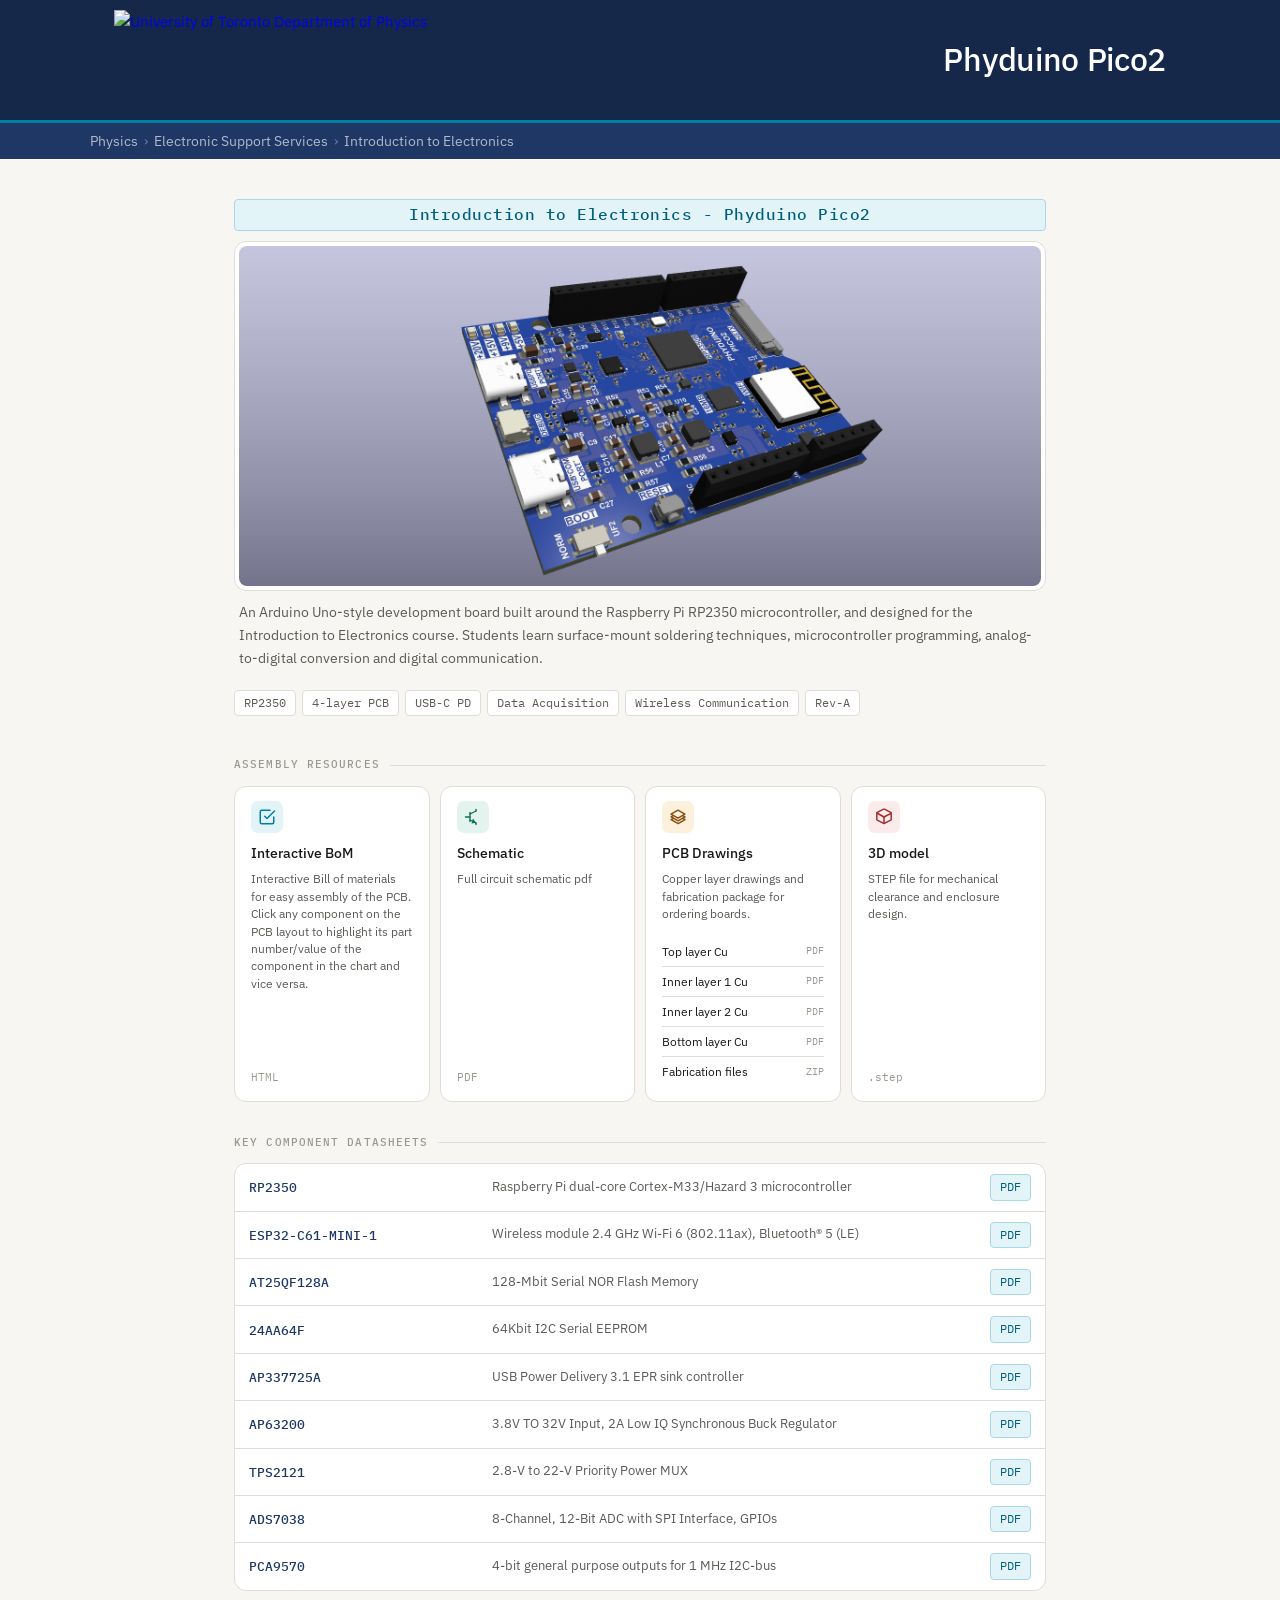
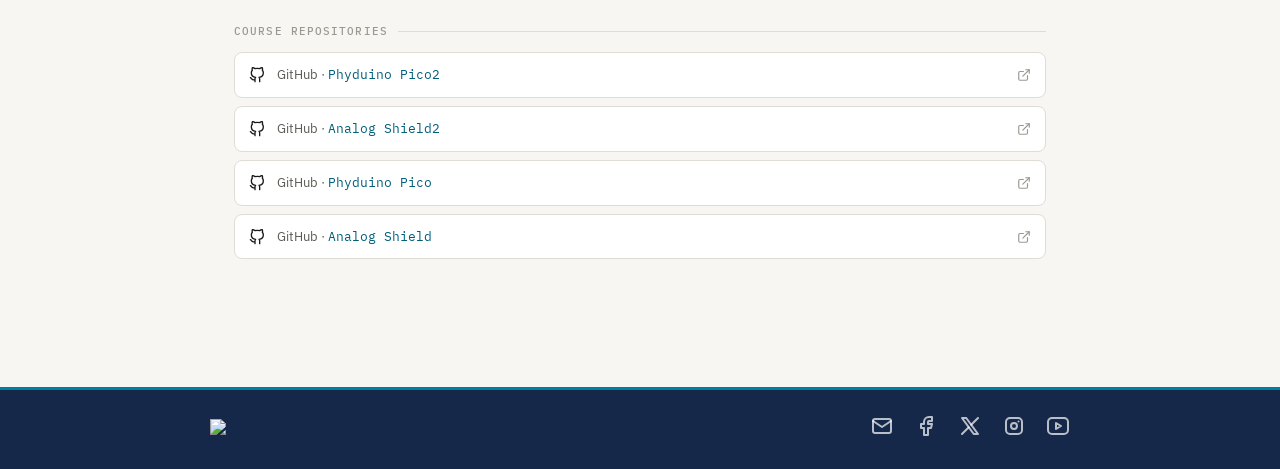
==== docs/index.html @ 0f09703c "Added GitHub docs to the repository." ====
<!DOCTYPE html>
<html lang="en">
<head>
<meta charset="UTF-8">
<meta name="viewport" content="width=device-width, initial-scale=1.0">
<link rel="icon" type="image/x-icon" sizes="16x16 32x32" href="https://www.physics.utoronto.ca/static/utphy_themes/favicon/favicon.ico">
<title>Phyduino Pico2 · U of T Physics</title>
<link rel="preconnect" href="https://fonts.googleapis.com">
<link rel="preconnect" href="https://fonts.gstatic.com" crossorigin>
<link href="https://fonts.googleapis.com/css2?family=IBM+Plex+Mono:wght@400;500&family=IBM+Plex+Sans:wght@400;500&display=swap" rel="stylesheet">
<link rel="stylesheet" href="./style/uoft_physics_perc_sw.css">
</head>
<body>

<!-- ── U of T Physics site header ── -->
<header class="site-header">
  <div class="header-inner">
    <a class="header-logo" href="https://www.physics.utoronto.ca/">
      <img class="header-logo-img" src="https://www.physics.utoronto.ca/static/utphy_themes/images/Physics-Logo-White.png" alt="University of Toronto Department of Physics">
    </a>
    <span class="header-board-title">Phyduino Pico2</span>
  </div>
</header>

<!-- breadcrumb -->
<div class="breadcrumb-bar" aria-label="Breadcrumb">
  <div class="breadcrumb-inner">
    <a href="https://www.physics.utoronto.ca/">Physics</a>
    <span class="sep" aria-hidden="true">›</span>
    <a href="https://www.physics.utoronto.ca/physics-at-uoft/services/plrs/electronic-support-services/">Electronic Support Services</a>
    <span class="sep" aria-hidden="true">›</span>
    <a href="https://plrs.physics.utoronto.ca/course-listing/">Introduction to Electronics</a>
    <!-- <span class="sep" aria-hidden="true">›</span> -->
    <!-- <span class="current">Phyduino Pico</span> -->
  </div>
</div>

<!-- ── Page content ── -->
<div class="page-wrap">

  <div class="board-hero">
    <div class="board-hero-text">
      <span class="board-tag">Introduction to Electronics - Phyduino Pico2</span>
      <div class="board-img-panel">
      <img src="./images/phyduino_pico2.png" alt="Phyduino Pico2 board, top view" onerror="this.style.display='none'">
    </div>
      <p class="board-desc">
        An Arduino Uno-style development board built around the Raspberry Pi RP2350 microcontroller,
        and designed for the Introduction to Electronics course. Students learn surface-mount
        soldering techniques, microcontroller programming, analog-to-digital conversion and digital
        communication.
      </p>
      <div class="spec-row">
        <span class="spec-pill">RP2350</span>
        <span class="spec-pill">4-layer PCB</span>
        <span class="spec-pill">USB-C PD</span>
        <span class="spec-pill">Data Acquisition</span>
        <span class="spec-pill">Wireless Communication</span>
        <span class="spec-pill">Rev-A</span>
      </div>
    </div>
    
  </div>

  <!-- Assembly resources -->
  <div class="section-head"><h2>Assembly resources</h2></div>
  <div class="resource-grid">
    <a class="res-card" href="./bom/ibom.html">
      <div class="res-icon blue" aria-hidden="true">
        <img class="res-icon.img" src="images/icon-bom.svg">
      </div>
      <span class="res-label">Interactive BoM</span>
      <span class="res-desc">
        Interactive Bill of materials for easy assembly of the PCB. Click any component on the PCB layout to highlight its 
        part number/value of the component in the chart and vice versa. 
      </span>
      <span class="res-ext">HTML</span>
    </a>
    <a class="res-card" href="./pdf/board/phyduino_pico2-schematic.pdf">
      <div class="res-icon green" aria-hidden="true">
        <img class="res-icon.img" src="images/icon-schematic.svg">
      </div>
      <span class="res-label">Schematic</span>
      <span class="res-desc">Full circuit schematic pdf</span>
      <span class="res-ext">PDF</span>
    </a>
    <div class="res-card">
      <div class="res-icon amber" aria-hidden="true">
        <img class="res-icon.img" src="images/icon-pcb-layers.svg">
      </div>
      <span class="res-label">PCB Drawings</span>
      <span class="res-desc">Copper layer drawings and fabrication package for ordering boards.</span>
      <div class="res-file-list">
        <a class="res-file-row" href="./pdf/board/phyduino_pico2_pcb-top.pdf">Top layer Cu<span class="res-file-tag">PDF</span></a>
        <a class="res-file-row" href="./pdf/board/phyduino_pico_pcb_inner1.pdf">Inner layer 1 Cu<span class="res-file-tag">PDF</span></a>
        <a class="res-file-row" href="./pdf/board/phyduino_pico_pcb_inner2.pdf">Inner layer 2 Cu<span class="res-file-tag">PDF</span></a>
        <a class="res-file-row" href="./pdf/board/phyduino_pico2_pcb-bottom.pdf">Bottom layer Cu<span class="res-file-tag">PDF</span></a>
        <a class="res-file-row" href="">Fabrication files <span class="res-file-tag">ZIP</span></a>
      </div>
    </div>
    <a class="res-card" href="./models/phyduino_pico2.step">
      <div class="res-icon red" aria-hidden="true">
        <img class="res-icon.img" src="images/icon-3d-model.svg">
      </div>
      <span class="res-label">3D model</span>
      <span class="res-desc">STEP file for mechanical clearance and enclosure design.</span>
      <span class="res-ext">.step</span>
    </a>
  </div>

  <!-- Datasheets -->
  <div class="section-head"><h2>Key component datasheets</h2></div>
  <div class="ds-table-wrap">
    <table class="ds-table">
      <tbody>
        <tr>
          <td>RP2350</td>
          <td>Raspberry Pi dual-core Cortex-M33/Hazard 3 microcontroller</td>
          <td><a class="ds-link" href="./pdf/datasheets/MCU - RP2350.pdf">PDF</a></td>
        </tr>
        <tr>
          <td>ESP32-C61-MINI-1</td>
          <td>Wireless module 2.4 GHz Wi-Fi 6 (802.11ax), Bluetooth® 5 (LE)</td>
          <td><a class="ds-link" href="./pdf/datasheets/WiFi - ESP32-C61-MINI-1.pdf">PDF</a></td>
        </tr>
        <tr>
          <td>AT25QF128A</td>
          <td>128-Mbit Serial NOR Flash Memory</td>
          <td><a class="ds-link" href="./pdf/datasheets/QSPI Flash - AT25SF128A.pdf">PDF</a></td>
        </tr>
        <tr>
          <td>24AA64F</td>
          <td>64Kbit I2C Serial EEPROM</td>
          <td><a class="ds-link" href="./pdf/datasheets/EEPROM - 24AA64F.pdf">PDF</a></td>
        </tr>
        <tr>
          <td>AP337725A</td>
          <td>USB Power Delivery 3.1 EPR sink controller</td>
          <td><a class="ds-link" href="./pdf/datasheets/USBPD - AP33772S.pdf">PDF</a></td>
        </tr>
        <tr>
          <td>AP63200</td>
          <td>3.8V TO 32V Input, 2A Low IQ Synchronous Buck Regulator</td>
          <td><a class="ds-link" href="./pdf/datasheets/DCDC - AP63200.pdf">PDF</a></td>
        </tr>
        <tr>
          <td>TPS2121</td>
          <td> 2.8-V to 22-V Priority Power MUX</td>
          <td><a class="ds-link" href="./pdf/datasheets/PMUX - TPS2121.pdf">PDF</a></td>
        </tr>
        <tr>
          <td>ADS7038</td>
          <td>8-Channel, 12-Bit ADC with SPI Interface, GPIOs</td>
          <td><a class="ds-link" href="./pdf/datasheets/ADC- ADS7038.pdf">PDF</a></td>
        </tr>
        <tr>
          <td>PCA9570</td>
          <td>4-bit general purpose outputs for 1 MHz I2C-bus</td>
          <td><a class="ds-link" href="./pdf/datasheets/IO-Expander - PCA9570.pdf">PDF</a></td>
        </tr>
      </tbody>
    </table>
  </div>



  <!-- Repo links -->
  <div class="section-head"><h2>Course Repositories</h2></div>
  <div class="repo-links">
    <a class="repo-row" href="https://github.com/perc-sw/phyduino_pico2">
      <svg width="16" height="16" viewBox="0 0 24 24" fill="none" stroke="currentColor" stroke-width="2" stroke-linecap="round" stroke-linejoin="round" aria-hidden="true"><path d="M9 19c-5 1.5-5-2.5-7-3m14 6v-3.87a3.37 3.37 0 0 0-.94-2.61c3.14-.35 6.44-1.54 6.44-7A5.44 5.44 0 0 0 20 4.77 5.07 5.07 0 0 0 19.91 1S18.73.65 16 2.48a13.38 13.38 0 0 0-7 0C6.27.65 5.09 1 5.09 1A5.07 5.07 0 0 0 5 4.77a5.44 5.44 0 0 0-1.5 3.78c0 5.42 3.3 6.61 6.44 7A3.37 3.37 0 0 0 9 18.13V22"/></svg>
      <span>
        <span class="repo-row-label">GitHub · </span>
        <span class="repo-row-name">Phyduino Pico2</span>
      </span>
      <svg class="repo-row-arrow" width="14" height="14" viewBox="0 0 24 24" fill="none" stroke="currentColor" stroke-width="2" stroke-linecap="round" stroke-linejoin="round" aria-hidden="true"><path d="M18 13v6a2 2 0 0 1-2 2H5a2 2 0 0 1-2-2V8a2 2 0 0 1 2-2h6"/><polyline points="15 3 21 3 21 9"/><line x1="10" y1="14" x2="21" y2="3"/></svg>
    </a>
    <a class="repo-row" href="https://github.com/perc-sw/analog_shield2">
      <svg width="16" height="16" viewBox="0 0 24 24" fill="none" stroke="currentColor" stroke-width="2" stroke-linecap="round" stroke-linejoin="round" aria-hidden="true"><path d="M9 19c-5 1.5-5-2.5-7-3m14 6v-3.87a3.37 3.37 0 0 0-.94-2.61c3.14-.35 6.44-1.54 6.44-7A5.44 5.44 0 0 0 20 4.77 5.07 5.07 0 0 0 19.91 1S18.73.65 16 2.48a13.38 13.38 0 0 0-7 0C6.27.65 5.09 1 5.09 1A5.07 5.07 0 0 0 5 4.77a5.44 5.44 0 0 0-1.5 3.78c0 5.42 3.3 6.61 6.44 7A3.37 3.37 0 0 0 9 18.13V22"/></svg>
      <span>
        <span class="repo-row-label">GitHub · </span>
        <span class="repo-row-name">Analog Shield2</span>
      </span>
      <svg class="repo-row-arrow" width="14" height="14" viewBox="0 0 24 24" fill="none" stroke="currentColor" stroke-width="2" stroke-linecap="round" stroke-linejoin="round" aria-hidden="true"><path d="M18 13v6a2 2 0 0 1-2 2H5a2 2 0 0 1-2-2V8a2 2 0 0 1 2-2h6"/><polyline points="15 3 21 3 21 9"/><line x1="10" y1="14" x2="21" y2="3"/></svg>
    </a>
    <a class="repo-row" href="https://github.com/perc-sw/phyduino_pico">
      <svg width="16" height="16" viewBox="0 0 24 24" fill="none" stroke="currentColor" stroke-width="2" stroke-linecap="round" stroke-linejoin="round" aria-hidden="true"><path d="M9 19c-5 1.5-5-2.5-7-3m14 6v-3.87a3.37 3.37 0 0 0-.94-2.61c3.14-.35 6.44-1.54 6.44-7A5.44 5.44 0 0 0 20 4.77 5.07 5.07 0 0 0 19.91 1S18.73.65 16 2.48a13.38 13.38 0 0 0-7 0C6.27.65 5.09 1 5.09 1A5.07 5.07 0 0 0 5 4.77a5.44 5.44 0 0 0-1.5 3.78c0 5.42 3.3 6.61 6.44 7A3.37 3.37 0 0 0 9 18.13V22"/></svg>
      <span>
        <span class="repo-row-label">GitHub · </span>
        <span class="repo-row-name">Phyduino Pico</span>
      </span>
      <svg class="repo-row-arrow" width="14" height="14" viewBox="0 0 24 24" fill="none" stroke="currentColor" stroke-width="2" stroke-linecap="round" stroke-linejoin="round" aria-hidden="true"><path d="M18 13v6a2 2 0 0 1-2 2H5a2 2 0 0 1-2-2V8a2 2 0 0 1 2-2h6"/><polyline points="15 3 21 3 21 9"/><line x1="10" y1="14" x2="21" y2="3"/></svg>
    </a>
    <a class="repo-row" href="https://github.com/perc-sw/analog_shield">
      <svg width="16" height="16" viewBox="0 0 24 24" fill="none" stroke="currentColor" stroke-width="2" stroke-linecap="round" stroke-linejoin="round" aria-hidden="true"><path d="M9 19c-5 1.5-5-2.5-7-3m14 6v-3.87a3.37 3.37 0 0 0-.94-2.61c3.14-.35 6.44-1.54 6.44-7A5.44 5.44 0 0 0 20 4.77 5.07 5.07 0 0 0 19.91 1S18.73.65 16 2.48a13.38 13.38 0 0 0-7 0C6.27.65 5.09 1 5.09 1A5.07 5.07 0 0 0 5 4.77a5.44 5.44 0 0 0-1.5 3.78c0 5.42 3.3 6.61 6.44 7A3.37 3.37 0 0 0 9 18.13V22"/></svg>
      <span>
        <span class="repo-row-label">GitHub · </span>
        <span class="repo-row-name">Analog Shield</span>
      </span>
      <svg class="repo-row-arrow" width="14" height="14" viewBox="0 0 24 24" fill="none" stroke="currentColor" stroke-width="2" stroke-linecap="round" stroke-linejoin="round" aria-hidden="true"><path d="M18 13v6a2 2 0 0 1-2 2H5a2 2 0 0 1-2-2V8a2 2 0 0 1 2-2h6"/><polyline points="15 3 21 3 21 9"/><line x1="10" y1="14" x2="21" y2="3"/></svg>
    </a>
  </div>

</div><!-- end page-wrap -->

<!-- ── Footer ── -->
<footer class="site-footer">
  <div class="footer-inner">
    <a href="https://www.physics.utoronto.ca">
    <img class="footer-logo" src="https://www.physics.utoronto.ca/static/utphy_themes/images/Physics-Logo-White.png">
    </a>
    <div class="social-media">
      
      <ul class="footer-social-media-list">
        
        <li title="send email">
          <a href="mailto:physics.perc@utoronto.ca" aria-label="send email" class="dark">
            <svg xmlns="http://www.w3.org/2000/svg" width="24" height="24" viewBox="0 0 24 24" fill="none" stroke="currentColor" stroke-width="2" stroke-linecap="round" stroke-linejoin="round" class="icon icon-tabler icons-tabler-outline icon-tabler-mail">
              <path stroke="none" d="M0 0h24v24H0z" fill="none"></path>
              <path d="M3 7a2 2 0 0 1 2 -2h14a2 2 0 0 1 2 2v10a2 2 0 0 1 -2 2h-14a2 2 0 0 1 -2 -2v-10z"></path>
              <path d="M3 7l9 6l9 -6"></path>
            </svg>
          </a>
        </li>
    
        <li title="facebook">
          <a href="https://www.facebook.com/PhysicsUofT/" aria-label="visit facebook page" class="dark">
            <svg xmlns="http://www.w3.org/2000/svg" width="24" height="24" viewBox="0 0 24 24" fill="none" stroke="currentColor" stroke-width="2" stroke-linecap="round" stroke-linejoin="round" class="icon icon-tabler icons-tabler-outline icon-tabler-brand-facebook">
              <path stroke="none" d="M0 0h24v24H0z" fill="none"></path>
              <path d="M7 10v4h3v7h4v-7h3l1 -4h-4v-2a1 1 0 0 1 1 -1h3v-4h-3a5 5 0 0 0 -5 5v2h-3"></path>
            </svg>
          </a>
        </li>
    
        <li title="X, formerly known as twitter">
          <a href="https://twitter.com/uoftphysics" aria-label="visit x formerly known as twitter" class="dark">
            <svg xmlns="http://www.w3.org/2000/svg" width="24" height="24" viewBox="0 0 24 24" fill="none" stroke="currentColor" stroke-width="2" stroke-linecap="round" stroke-linejoin="round" class="icon icon-tabler icons-tabler-outline icon-tabler-brand-x">
              <path stroke="none" d="M0 0h24v24H0z" fill="none"></path>
              <path d="M4 4l11.733 16h4.267l-11.733 -16z"></path>
              <path d="M4 20l6.768 -6.768m2.46 -2.46l6.772 -6.772"></path>
            </svg>
          </a>
        </li>
    
        <li title="instagram">
          <a href="https://www.instagram.com/uoftphysics" aria-label="visit instagram" class="dark">
            <svg xmlns="http://www.w3.org/2000/svg" width="24" height="24" viewBox="0 0 24 24" fill="none" stroke="currentColor" stroke-width="2" stroke-linecap="round" stroke-linejoin="round" class="icon icon-tabler icons-tabler-outline icon-tabler-brand-instagram"><path stroke="none" d="M0 0h24v24H0z" fill="none"></path><path d="M4 8a4 4 0 0 1 4 -4h8a4 4 0 0 1 4 4v8a4 4 0 0 1 -4 4h-8a4 4 0 0 1 -4 -4z"></path><path d="M9 12a3 3 0 1 0 6 0a3 3 0 0 0 -6 0"></path><path d="M16.5 7.5v.01"></path></svg>
          </a>
        </li>
    
        <li title="youtube">
          <a href="https://www.youtube.com//channel/UCH2J2YJx3nfN1KygnB1ub4w" aria-label="visit youtube" class="dark">
            <svg xmlns="http://www.w3.org/2000/svg" width="24" height="24" viewBox="0 0 24 24" fill="none" stroke="currentColor" stroke-width="2" stroke-linecap="round" stroke-linejoin="round" class="icon icon-tabler icons-tabler-outline icon-tabler-brand-youtube"><path stroke="none" d="M0 0h24v24H0z" fill="none"></path><path d="M2 8a4 4 0 0 1 4 -4h12a4 4 0 0 1 4 4v8a4 4 0 0 1 -4 4h-12a4 4 0 0 1 -4 -4v-8z"></path><path d="M10 9l5 3l-5 3z"></path></svg>
          </a>
        </li>
      
      </ul>

    </div>
    
  </div>
</footer>

</body>
</html>
---- docs/style/uoft_physics_perc_sw.css ----
/* ============================================================
   board_docs.css
   U of T Physics — PERC board documentation pages
   Shared stylesheet for phyduino_pico and analog_shield docs
   ============================================================ */

/* ── Reset ── */
*, *::before, *::after { box-sizing: border-box; margin: 0; padding: 0; }

/* ── Design tokens ── */
:root {
  /* U of T official brand colours */
  --uot-blue:       #1E3765;   /* Pantone PMS 655 – official U of T Blue */
  --uot-blue-dark:  #152849;   /* header / footer */
  --uot-blue-mid:   #25355A;   /* hover states */
  --uot-cyan:       #007FA3;   /* "Boundless Blue" secondary accent */

  /* page palette */
  --bg:         #F7F6F2;
  --surface:    #FFFFFF;
  --border:     #E0DDD6;
  --border-med: #C8C5BC;
  --text:       #1A1917;
  --text-2:     #5C5A55;
  --text-3:     #9B9890;

  /* semantic colours */
  --accent:     var(--uot-cyan);
  --accent-bg:  #E3F4F9;
  --green:      #0F6E56;
  --green-bg:   #E3F4EE;
  --amber:      #885010;
  --amber-bg:   #FDF0DC;
  --red:        #A32D2D;
  --red-bg:     #FCEBEB;

  /* typography */
  --mono: 'IBM Plex Mono', monospace;
  --sans: 'IBM Plex Sans', system-ui, sans-serif;

  /* radii */
  --r:    8px;
  --r-lg: 12px;
}

/* ── Base ── */
body {
  font-family: var(--sans);
  background: var(--bg);
  color: var(--text);
  font-size: 15px;
  line-height: 1.6;
  min-height: 100vh;
}

/* ── Site header ── */
.site-header {
  background: var(--uot-blue-dark);
  border-bottom: 3px solid var(--uot-cyan);
}

.header-inner {
  max-width: 1100px;
  margin: 0 auto;
  padding: 0 1.5rem;
  display: flex;
  align-items: center;
  height: 120px;
}

.header-logo {
  display: flex;
  align-items: center;
  text-decoration: none;
  flex-shrink: 0;
}

.header-logo-img {
  height: 100px;
  width: auto;
}

.header-board-title {
  margin-left: auto;
  font-family: var(--sans);
  font-size: 32px;
  font-weight: 500;
  color: #ffffff;
  letter-spacing: -0.01em;
}

/* ── Breadcrumb bar ── */
.breadcrumb-bar {
  background: var(--uot-blue);
  padding: 0 1.5rem;
}

.breadcrumb-inner {
  max-width: 1100px;
  margin: 0 auto;
  display: flex;
  align-items: center;
  gap: 6px;
  height: 36px;
  font-size: 14px;
  color: rgba(255, 255, 255, 0.65);
}

.breadcrumb-inner a {
  color: rgba(255, 255, 255, 0.65);
  text-decoration: none;
  transition: color 0.1s;
}

.breadcrumb-inner a:hover { color: #fff; }

.breadcrumb-inner .sep   { color: rgba(255, 255, 255, 0.35); }

.breadcrumb-inner .current {
  color: rgba(255, 255, 255, 0.90);
  font-weight: 500;
}

/* ── Page wrap ── */
.page-wrap {
  max-width: 860px;
  margin: 0 auto;
  padding: 2.5rem 1.5rem 5rem;
}

/* ── Board hero ── */
.board-hero {
  display: block;
  grid-template-columns: 1fr 300px;
  gap: 2rem;
  align-items: stretch;
  margin-bottom: 2.5rem;
}

@media (max-width: 600px) {
  /* .board-hero { grid-template-columns: 1fr; } */
  .board-img-panel { order: -1; }
}

.board-hero-text {
  display: flex;
  flex-direction: column;
}

.board-hero-text .board-desc {
  flex: 1;
}


.board-tag {
  display: inline-block;
  font-family: var(--mono);
  font-size: 16px;
  background: #E3F4F9;
  color: #005F7A;
  border: 1px solid #A8D8E8;
  border-radius: 4px;
  padding: 2px 8px;
  margin-bottom: 10px;
  font-weight: 500;
  letter-spacing: 0.03em;
  text-align: center;
}

h1 {
  font-size: 28px;
  font-weight: 500;
  letter-spacing: -0.02em;
  margin-bottom: 8px;
  line-height: 1.2;
  color: var(--uot-blue);
}

.board-desc {
  font-size: 14px;
  color: var(--text-2);
  line-height: 1.65;
  margin-bottom: 1.25rem;
  margin-left: 5px;
  margin-right: 5px;
  /* max-width: 52ch; */
}

.spec-row {
  display: flex;
  flex-wrap: wrap;
  gap: 6px;
}

.spec-pill {
  font-family: var(--mono);
  font-size: 11.5px;
  color: var(--text-2);
  background: var(--surface);
  border: 1px solid var(--border);
  border-radius: 4px;
  padding: 3px 9px;
  display: inline-flex;
  align-items: center;
  gap: 5px;
}

.board-img-panel {
  height: 350px;
  background: var(--surface);
  border: 1px solid var(--border);
  border-radius: var(--r-lg);
  overflow: hidden;
  aspect-ratio: 1 / 0.85;
  display: flex;
  align-items: center;
  justify-content: center;
  margin-bottom: 10px;
}

.board-img-panel img {
  width: 100%;
  height: 100%;
  object-fit: cover;
  padding: 4px;
  border-radius: var(--r-lg);
}

/* ── Section headers ── */
.section-head {
  display: flex;
  align-items: center;
  gap: 10px;
  margin-bottom: 12px;
  margin-top: 2rem;
}

.section-head h2 {
  font-family: var(--mono);
  font-size: 11px;
  font-weight: 500;
  letter-spacing: 0.1em;
  text-transform: uppercase;
  color: var(--text-3);
  white-space: nowrap;
}

.section-head::after {
  content: '';
  flex: 1;
  height: 1px;
  background: var(--border);
}

/* ── Resource card grid ── */
.resource-grid {
  display: grid;
  grid-template-columns: repeat(auto-fill, minmax(180px, 1fr));
  gap: 10px;
}

.res-card {
  background: var(--surface);
  border: 1px solid var(--border);
  border-radius: var(--r-lg);
  padding: 14px 16px;
  display: flex;
  flex-direction: column;
  gap: 6px;
  text-decoration: none;
  color: inherit;
  transition: border-color 0.12s, box-shadow 0.12s;
}

.res-card:hover {
  border-color: var(--border-med);
  box-shadow: 0 1px 6px rgba(0, 0, 0, 0.06);
}

.res-card:focus-visible {
  outline: 2px solid var(--uot-cyan);
  outline-offset: 2px;
}

.res-icon {
  width: 32px;
  height: 32px;
  border-radius: 7px;
  display: flex;
  align-items: center;
  justify-content: center;
  margin-bottom: 4px;
}

.res-icon.img { 
  width: 18px;
  height: 18px;
  fill: none;
}

.res-icon.blue  { background: var(--accent-bg); color: #005F7A; }
.res-icon.green { background: var(--green-bg);  color: var(--green); }
.res-icon.amber { background: var(--amber-bg);  color: var(--amber); }
.res-icon.red   { background: var(--red-bg);    color: var(--red); }

.res-label { font-size: 13.5px; font-weight: 500; color: var(--text); }
.res-desc  { font-size: 12px; color: var(--text-2); line-height: 1.45; }

.res-ext {
  margin-top: auto;
  padding-top: 8px;
  font-family: var(--mono);
  font-size: 11px;
  color: var(--text-3);
  display: flex;
  align-items: center;
  gap: 4px;
}

/* ── Resource card sub-links ── */
.res-sublinks {
  display: flex;
  flex-wrap: wrap;
  gap: 5px;
  margin-top: 6px;
}

.res-sublink {
  font-family: var(--mono);
  font-size: 11px;
  color: #005F7A;
  background: var(--accent-bg);
  border: 1px solid #A8D8E8;
  border-radius: 4px;
  padding: 2px 8px;
  text-decoration: none;
  transition: background 0.1s;
}

.res-sublink:hover { background: #C8ECF5; }
.res-file-list {
  display: flex;
  flex-direction: column;
  margin-top: 8px;
}
 
.res-file-row {
  display: flex;
  align-items: center;
  justify-content: space-between;
  padding: 5px 0;
  border-bottom: 0.5px solid var(--border);
  font-size: 12px;
  color: var(--text);
  text-decoration: none;
  transition: color 0.1s;
}
 
.res-file-row:last-child { border-bottom: none; }
 
.res-file-row:hover { color: var(--text-2); }
 
.res-file-tag {
  font-size: 10px;
  font-family: var(--mono);
  color: var(--text-3);
}

/* ── Datasheet table ── */
.ds-table-wrap {
  background: var(--surface);
  border: 1px solid var(--border);
  border-radius: var(--r-lg);
  overflow: hidden;
}

.ds-table {
  width: 100%;
  border-collapse: collapse;
  font-size: 13.5px;
}

.ds-table tr              { border-bottom: 1px solid var(--border); }
.ds-table tr:last-child   { border-bottom: none; }
.ds-table td              { padding: 10px 14px; vertical-align: middle; }

.ds-table td:first-child {
  font-family: var(--mono);
  font-size: 12.5px;
  font-weight: 500;
  color: var(--uot-blue);
  width: 30%;
}

.ds-table td:nth-child(2) { color: var(--text-2); font-size: 13px; }
.ds-table td:last-child   { text-align: right; white-space: nowrap; }

.ds-link {
  font-family: var(--mono);
  font-size: 11.5px;
  color: #005F7A;
  text-decoration: none;
  border: 1px solid #A8D8E8;
  background: var(--accent-bg);
  border-radius: 4px;
  padding: 3px 9px;
  display: inline-flex;
  align-items: center;
  gap: 5px;
  transition: background 0.1s;
}

.ds-link:hover { background: #C8ECF5; }

/* ── Assembly steps ── */
.steps {
  list-style: none;
  display: flex;
  flex-direction: column;
  gap: 8px;
}

.step {
  display: flex;
  gap: 14px;
  align-items: flex-start;
  background: var(--surface);
  border: 1px solid var(--border);
  border-radius: var(--r);
  padding: 13px 16px;
}

.step-num {
  min-width: 24px;
  height: 24px;
  border-radius: 50%;
  background: #E3F4F9;
  color: #005F7A;
  font-family: var(--mono);
  font-size: 12px;
  font-weight: 500;
  display: flex;
  align-items: center;
  justify-content: center;
  flex-shrink: 0;
  margin-top: 1px;
}

.step-body          { font-size: 13.5px; line-height: 1.55; color: var(--text); }
.step-body strong   { font-weight: 500; }

.step-body code {
  font-family: var(--mono);
  font-size: 12px;
  background: var(--bg);
  border: 1px solid var(--border);
  border-radius: 3px;
  padding: 1px 5px;
}

/* ── Repository links ── */
.repo-links {
  display: flex;
  flex-direction: column;
  gap: 8px;
}

.repo-row {
  display: flex;
  align-items: center;
  gap: 12px;
  background: var(--surface);
  border: 1px solid var(--border);
  border-radius: var(--r);
  padding: 11px 14px;
  text-decoration: none;
  color: inherit;
  font-size: 13.5px;
  transition: border-color 0.12s;
}

.repo-row:hover      { border-color: var(--border-med); }
.repo-row-label      { color: var(--text-2); font-size: 12.5px; }
.repo-row-name       { font-family: var(--mono); font-size: 13px; color: #005F7A; }
.repo-row-arrow      { margin-left: auto; color: var(--text-3); }

/* ── Site footer ── */
.site-footer {
  background: var(--uot-blue-dark);
  border-top: 3px solid var(--uot-cyan);
  margin-top: 3rem;
  padding: 1.5rem;
}

.footer-inner {
  max-width: 860px;
  margin: 0 auto;
  display: flex;
  align-items: center;
  justify-content: space-between;
  flex-wrap: wrap;
  gap: 12px;
}

.footer-logo {
  height: 50px;
  width: auto;
}

.footer-social-media-list {
  display: flex;
  align-items: center;
  list-style-type: none;
  padding: 0;
  margin: 0;
  gap: 20px;
}

.footer-inner p {
  font-family: Arial, Helvetica, sans-serif;
  font-size: 16px;
  font-weight: 400;
  color: rgba(255, 255, 255, 0.70);
}

.footer-inner a       { font-family: Arial, Helvetica, sans-serif; color: rgba(255, 255, 255, 0.70); text-decoration: underline; }
.footer-inner a:hover { color: rgba(255, 255, 255, 1); }
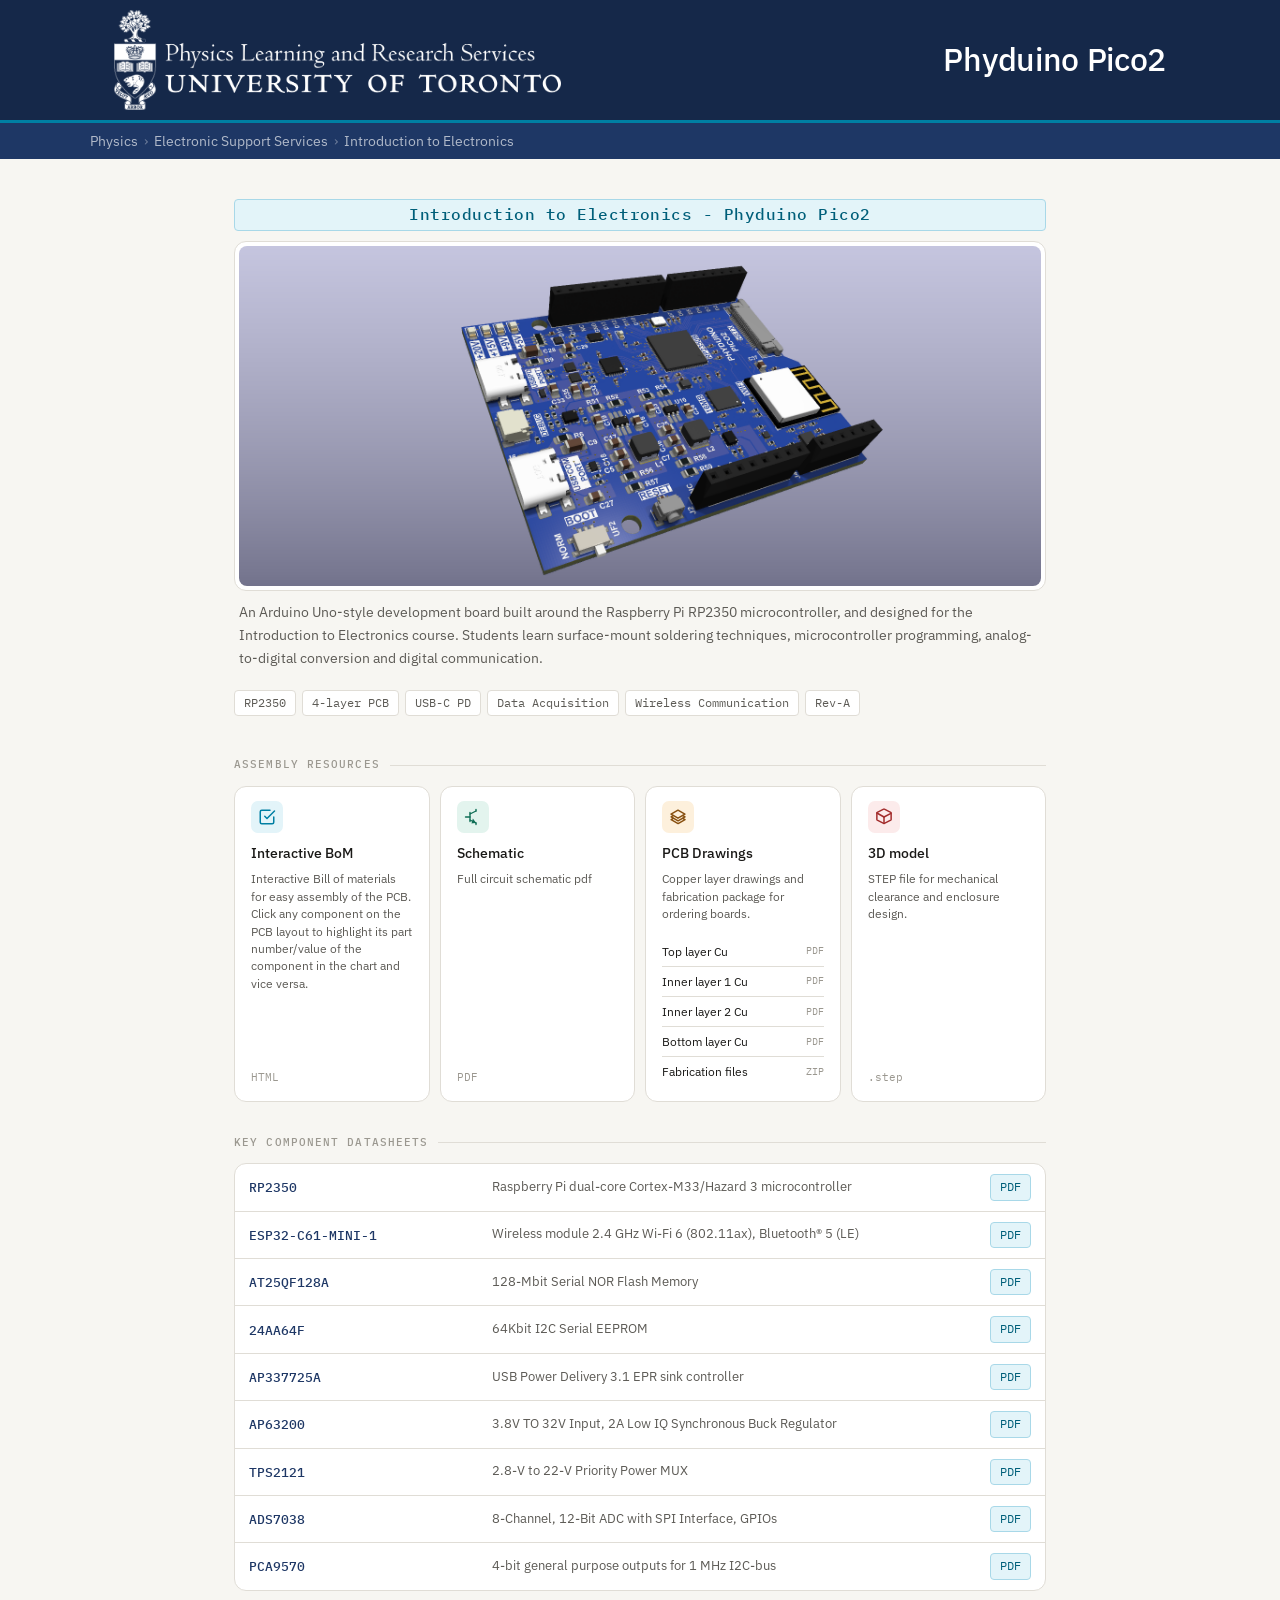
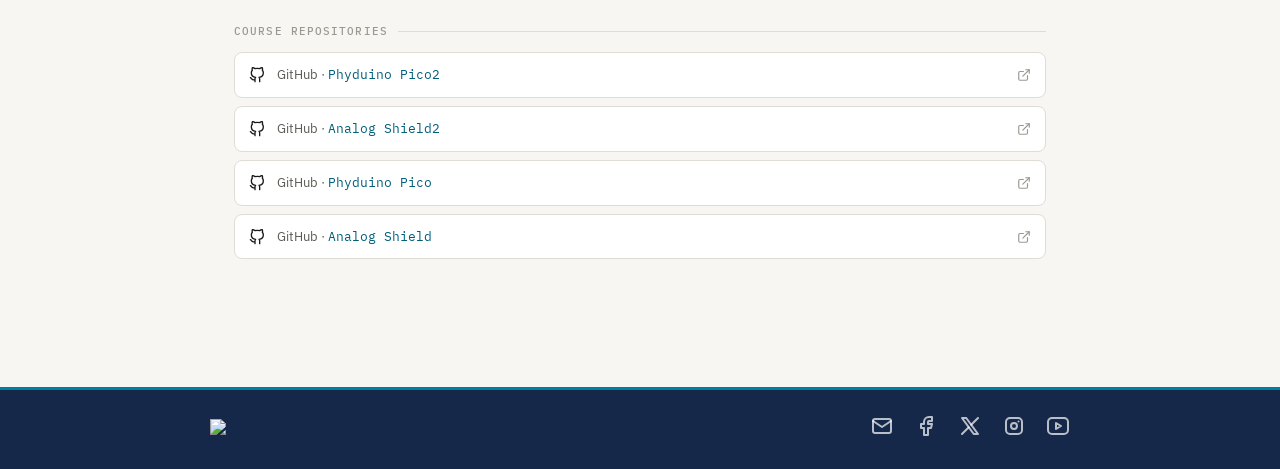
==== commit 7d118f60: "Header logo change." ====
--- a/docs/index.html
+++ b/docs/index.html
@@ -15,8 +15,8 @@
 <!-- ── U of T Physics site header ── -->
 <header class="site-header">
   <div class="header-inner">
-    <a class="header-logo" href="https://www.physics.utoronto.ca/">
-      <img class="header-logo-img" src="https://www.physics.utoronto.ca/static/utphy_themes/images/Physics-Logo-White.png" alt="University of Toronto Department of Physics">
+    <a class="header-logo" href="https://www.physics.utoronto.ca/physics-at-uoft/services/plrs/">
+      <img class="header-logo-img" src="images/uoft_physics_plrs_logo.png" alt="University of Toronto Department of Physics">
     </a>
     <span class="header-board-title">Phyduino Pico2</span>
   </div>
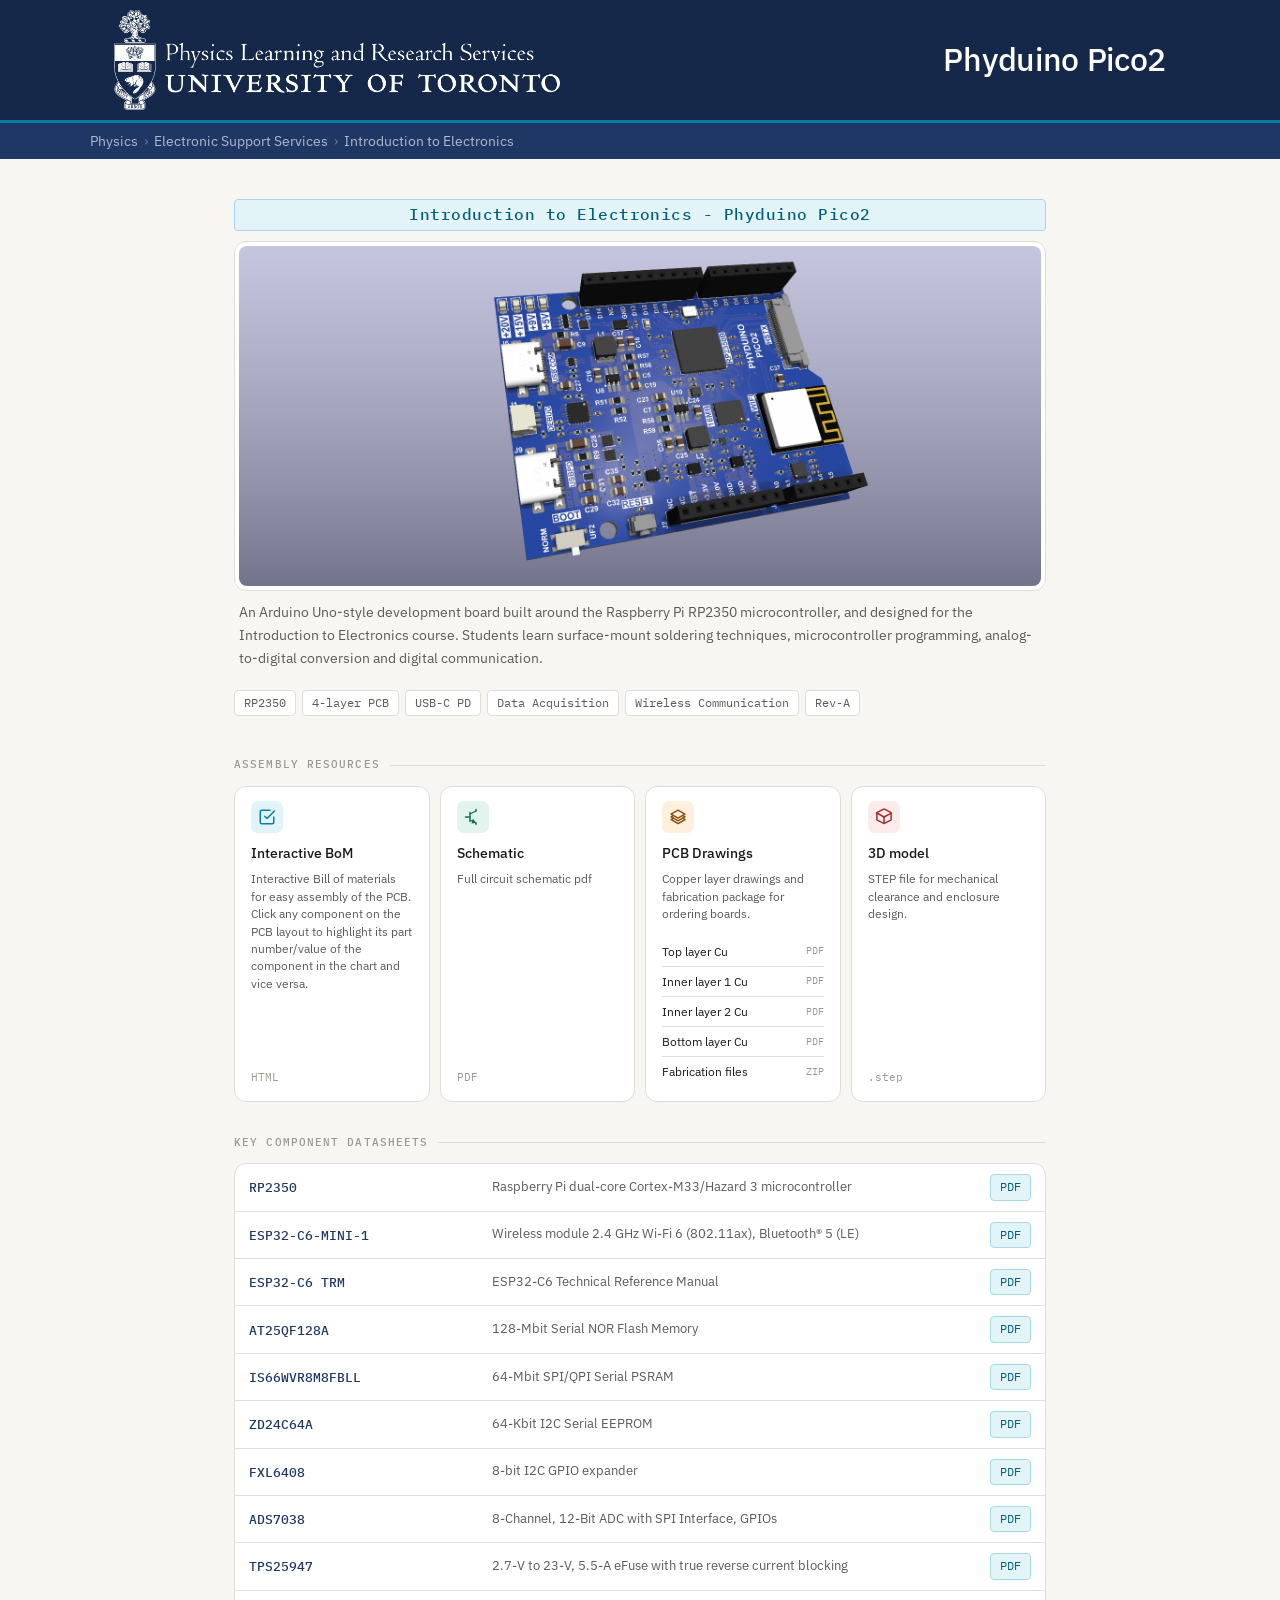
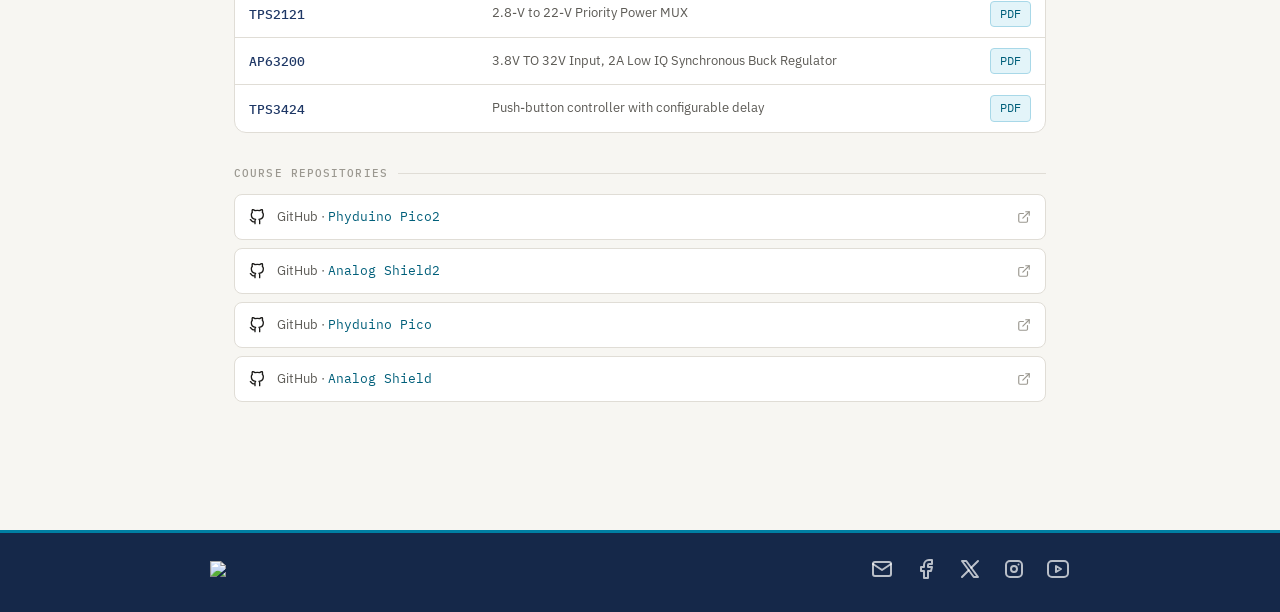
==== commit 293488ad: "Docs update : Schematic review progress and current-design datasheets. - Review report: critical/hig" ====
--- a/docs/index.html
+++ b/docs/index.html
@@ -119,24 +119,49 @@
           <td><a class="ds-link" href="./pdf/datasheets/MCU - RP2350.pdf">PDF</a></td>
         </tr>
         <tr>
-          <td>ESP32-C61-MINI-1</td>
+          <td>ESP32-C6-MINI-1</td>
           <td>Wireless module 2.4 GHz Wi-Fi 6 (802.11ax), Bluetooth® 5 (LE)</td>
-          <td><a class="ds-link" href="./pdf/datasheets/WiFi - ESP32-C61-MINI-1.pdf">PDF</a></td>
+          <td><a class="ds-link" href="./pdf/datasheets/WiFi - ESP32-C6-MINI-1.pdf">PDF</a></td>
+        </tr>
+        <tr>
+          <td>ESP32-C6 TRM</td>
+          <td>ESP32-C6 Technical Reference Manual</td>
+          <td><a class="ds-link" href="./pdf/datasheets/WiFi - ESP32-C6 - Technical Reference Manual.pdf">PDF</a></td>
         </tr>
         <tr>
           <td>AT25QF128A</td>
           <td>128-Mbit Serial NOR Flash Memory</td>
-          <td><a class="ds-link" href="./pdf/datasheets/QSPI Flash - AT25SF128A.pdf">PDF</a></td>
-        </tr>
-        <tr>
-          <td>24AA64F</td>
-          <td>64Kbit I2C Serial EEPROM</td>
-          <td><a class="ds-link" href="./pdf/datasheets/EEPROM - 24AA64F.pdf">PDF</a></td>
-        </tr>
-        <tr>
-          <td>AP337725A</td>
-          <td>USB Power Delivery 3.1 EPR sink controller</td>
-          <td><a class="ds-link" href="./pdf/datasheets/USBPD - AP33772S.pdf">PDF</a></td>
+          <td><a class="ds-link" href="./pdf/datasheets/QSPI Flash - AT25QF128A.pdf">PDF</a></td>
+        </tr>
+        <tr>
+          <td>IS66WVR8M8FBLL</td>
+          <td>64-Mbit SPI/QPI Serial PSRAM</td>
+          <td><a class="ds-link" href="./pdf/datasheets/PSRAM - IS66WVR8M8FBLL.pdf">PDF</a></td>
+        </tr>
+        <tr>
+          <td>ZD24C64A</td>
+          <td>64-Kbit I2C Serial EEPROM</td>
+          <td><a class="ds-link" href="./pdf/datasheets/EEPROM - ZD24C64A.pdf">PDF</a></td>
+        </tr>
+        <tr>
+          <td>FXL6408</td>
+          <td>8-bit I2C GPIO expander</td>
+          <td><a class="ds-link" href="./pdf/datasheets/IO-Expander - FXL6408.pdf">PDF</a></td>
+        </tr>
+        <tr>
+          <td>ADS7038</td>
+          <td>8-Channel, 12-Bit ADC with SPI Interface, GPIOs</td>
+          <td><a class="ds-link" href="./pdf/datasheets/ADC- ADS7038.pdf">PDF</a></td>
+        </tr>
+        <tr>
+          <td>TPS25947</td>
+          <td>2.7-V to 23-V, 5.5-A eFuse with true reverse current blocking</td>
+          <td><a class="ds-link" href="./pdf/datasheets/eFuse - TPS25947.pdf">PDF</a></td>
+        </tr>
+        <tr>
+          <td>TPS2121</td>
+          <td>2.8-V to 22-V Priority Power MUX</td>
+          <td><a class="ds-link" href="./pdf/datasheets/PMUX - TPS2121.pdf">PDF</a></td>
         </tr>
         <tr>
           <td>AP63200</td>
@@ -144,19 +169,9 @@
           <td><a class="ds-link" href="./pdf/datasheets/DCDC - AP63200.pdf">PDF</a></td>
         </tr>
         <tr>
-          <td>TPS2121</td>
-          <td> 2.8-V to 22-V Priority Power MUX</td>
-          <td><a class="ds-link" href="./pdf/datasheets/PMUX - TPS2121.pdf">PDF</a></td>
-        </tr>
-        <tr>
-          <td>ADS7038</td>
-          <td>8-Channel, 12-Bit ADC with SPI Interface, GPIOs</td>
-          <td><a class="ds-link" href="./pdf/datasheets/ADC- ADS7038.pdf">PDF</a></td>
-        </tr>
-        <tr>
-          <td>PCA9570</td>
-          <td>4-bit general purpose outputs for 1 MHz I2C-bus</td>
-          <td><a class="ds-link" href="./pdf/datasheets/IO-Expander - PCA9570.pdf">PDF</a></td>
+          <td>TPS3424</td>
+          <td>Push-button controller with configurable delay</td>
+          <td><a class="ds-link" href="./pdf/datasheets/Reset - TPS3424.pdf">PDF</a></td>
         </tr>
       </tbody>
     </table>
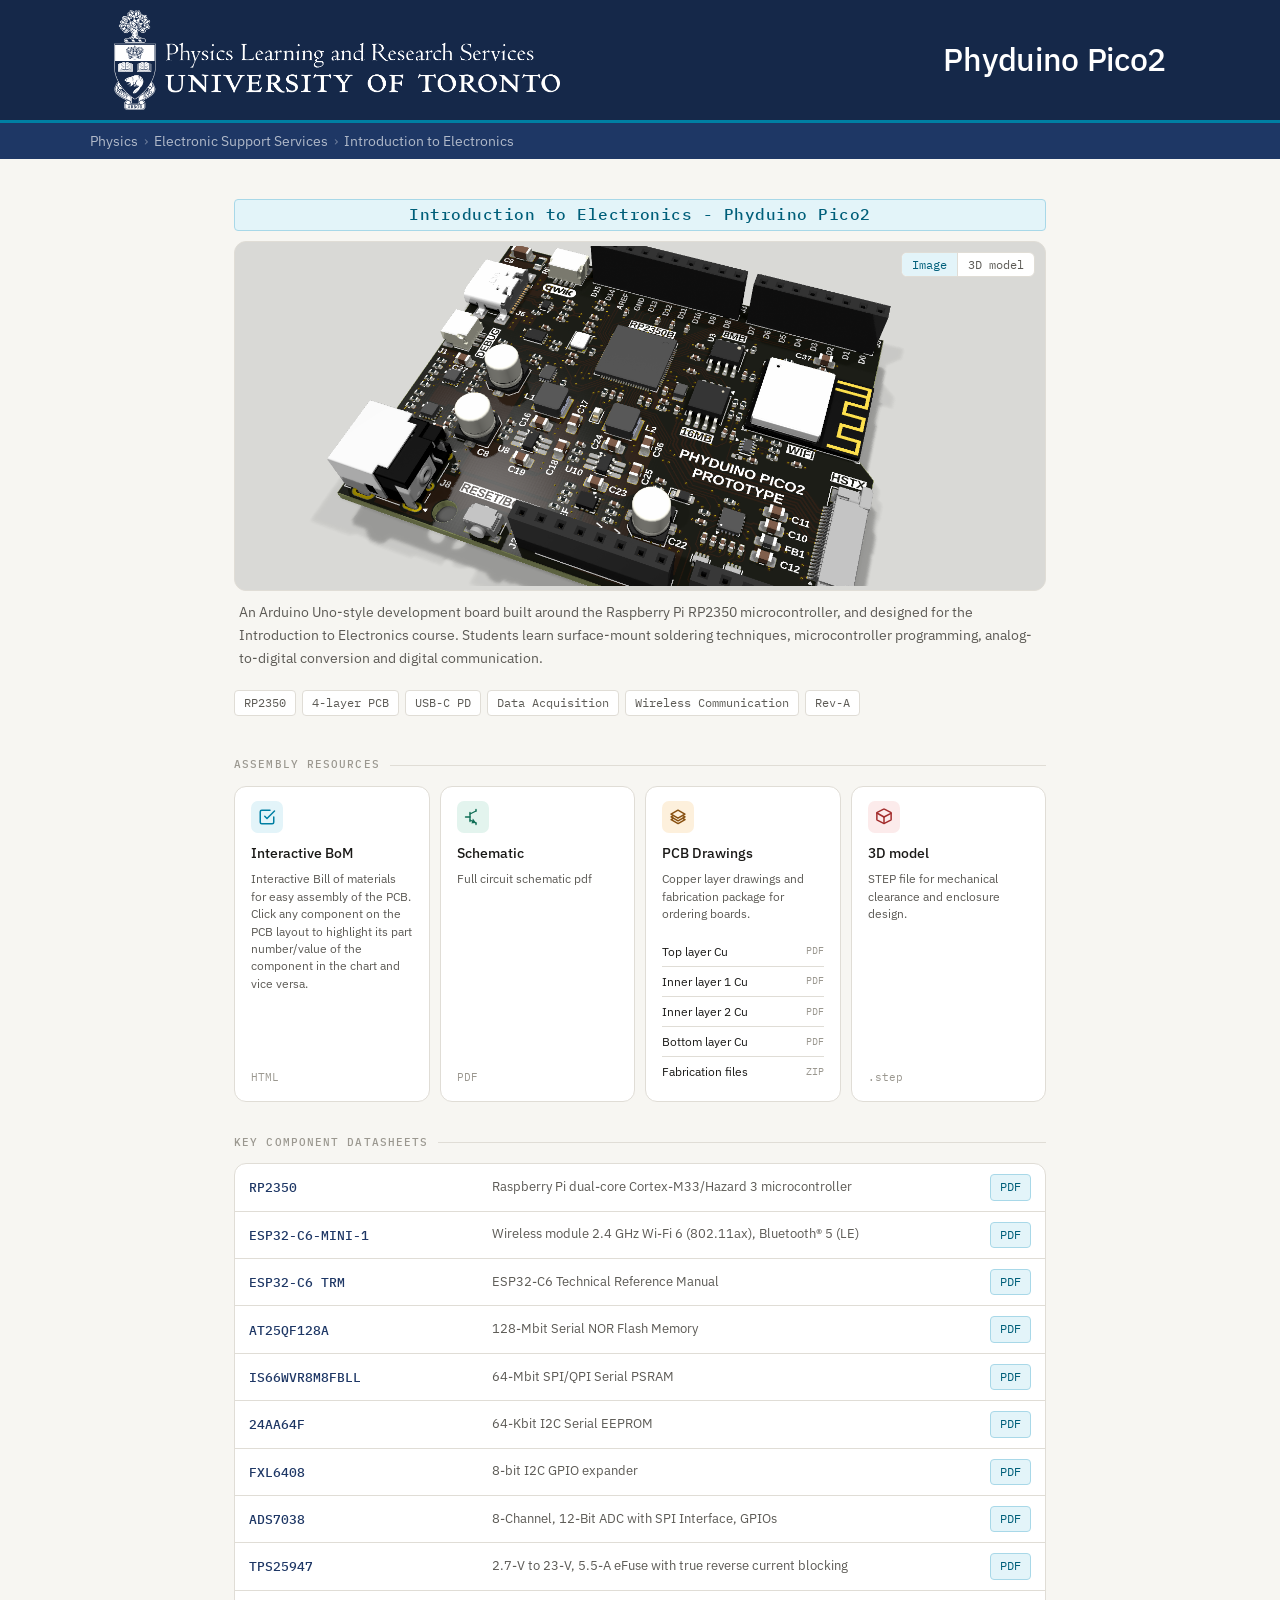
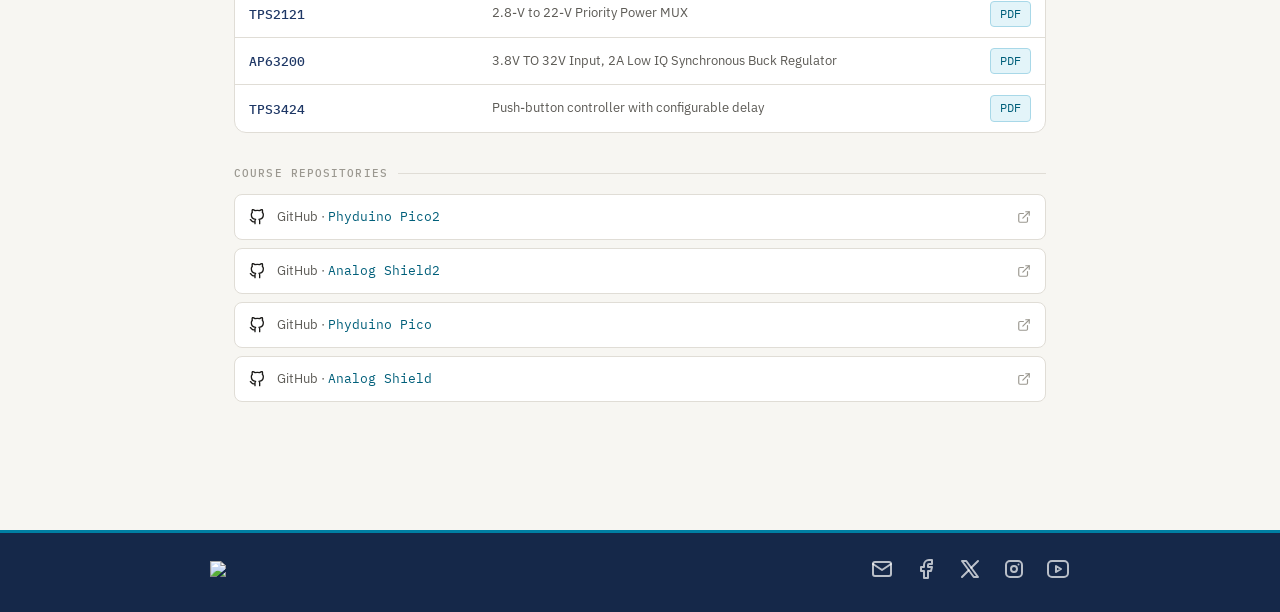
==== commit d1212694: "Updated documentation." ====
--- a/docs/index.html
+++ b/docs/index.html
@@ -42,7 +42,12 @@
     <div class="board-hero-text">
       <span class="board-tag">Introduction to Electronics - Phyduino Pico2</span>
       <div class="board-img-panel">
-      <img src="./images/phyduino_pico2.png" alt="Phyduino Pico2 board, top view" onerror="this.style.display='none'">
+      <div class="view-toggle" role="group" aria-label="Board view" hidden>
+        <button type="button" data-view="image" aria-pressed="true">Image</button>
+        <button type="button" data-view="3d" aria-pressed="false">3D model</button>
+      </div>
+      <img src="./images/phyduino_pico2_render.png" alt="Phyduino Pico2 board, 3D render" onerror="this.style.display='none'">
+      <p class="view-status" role="status" hidden></p>
     </div>
       <p class="board-desc">
         An Arduino Uno-style development board built around the Raspberry Pi RP2350 microcontroller,
@@ -139,9 +144,9 @@
           <td><a class="ds-link" href="./pdf/datasheets/PSRAM - IS66WVR8M8FBLL.pdf">PDF</a></td>
         </tr>
         <tr>
-          <td>ZD24C64A</td>
+          <td>24AA64F</td>
           <td>64-Kbit I2C Serial EEPROM</td>
-          <td><a class="ds-link" href="./pdf/datasheets/EEPROM - ZD24C64A.pdf">PDF</a></td>
+          <td><a class="ds-link" href="./pdf/datasheets/EEPROM - 24AA64F.pdf">PDF</a></td>
         </tr>
         <tr>
           <td>FXL6408</td>
@@ -276,5 +281,6 @@
   </div>
 </footer>
 
+<script type="module" src="./js/board-viewer.js"></script>
 </body>
 </html>
--- a/docs/style/uoft_physics_perc_sw.css
+++ b/docs/style/uoft_physics_perc_sw.css
@@ -207,7 +207,7 @@
 
 .board-img-panel {
   height: 350px;
-  background: var(--surface);
+  background: #D9D9D6;
   border: 1px solid var(--border);
   border-radius: var(--r-lg);
   overflow: hidden;
@@ -224,6 +224,64 @@
   object-fit: cover;
   padding: 4px;
   border-radius: var(--r-lg);
+}
+
+/* Image / 3D model switch on the board panel */
+.board-img-panel { position: relative; }
+
+.board-img-panel [hidden] { display: none !important; }
+
+.board-img-panel model-viewer {
+  width: 100%;
+  height: 100%;
+  --poster-color: transparent;
+}
+
+.view-toggle {
+  position: absolute;
+  top: 10px;
+  right: 10px;
+  z-index: 1;
+  display: flex;
+  background: var(--surface);
+  border: 1px solid var(--border);
+  border-radius: 6px;
+  overflow: hidden;
+}
+
+.view-toggle button {
+  font-family: var(--mono);
+  font-size: 11.5px;
+  color: var(--text-2);
+  background: none;
+  border: none;
+  padding: 4px 10px;
+  cursor: pointer;
+  transition: background 0.1s, color 0.1s;
+}
+
+.view-toggle button + button { border-left: 1px solid var(--border); }
+
+.view-toggle button:hover { background: var(--bg); }
+
+.view-toggle button[aria-pressed="true"] {
+  background: var(--accent-bg);
+  color: #005F7A;
+}
+
+.view-toggle button:focus-visible {
+  outline: 2px solid var(--uot-cyan);
+  outline-offset: -2px;
+}
+
+.view-status {
+  position: absolute;
+  inset: auto 0 12px;
+  text-align: center;
+  font-family: var(--mono);
+  font-size: 11.5px;
+  color: var(--text-2);
+  pointer-events: none;
 }
 
 /* ── Section headers ── */
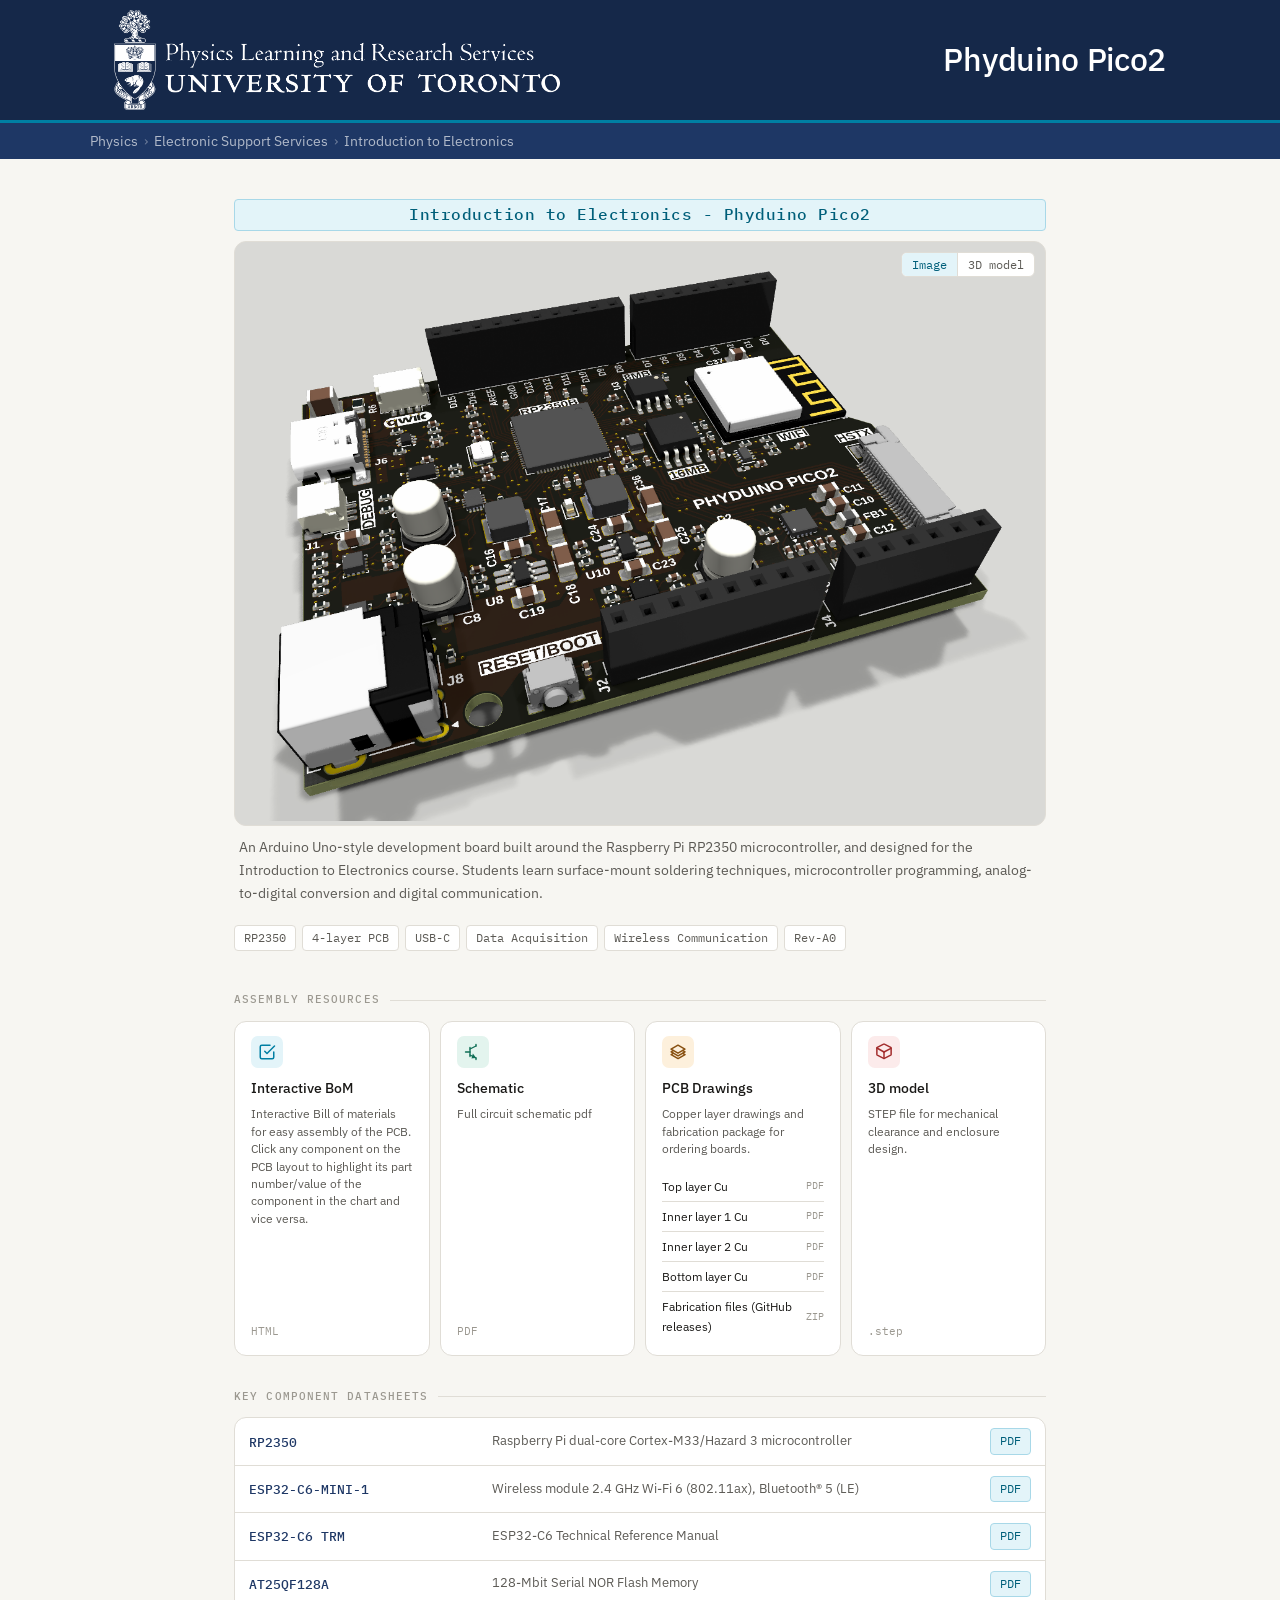
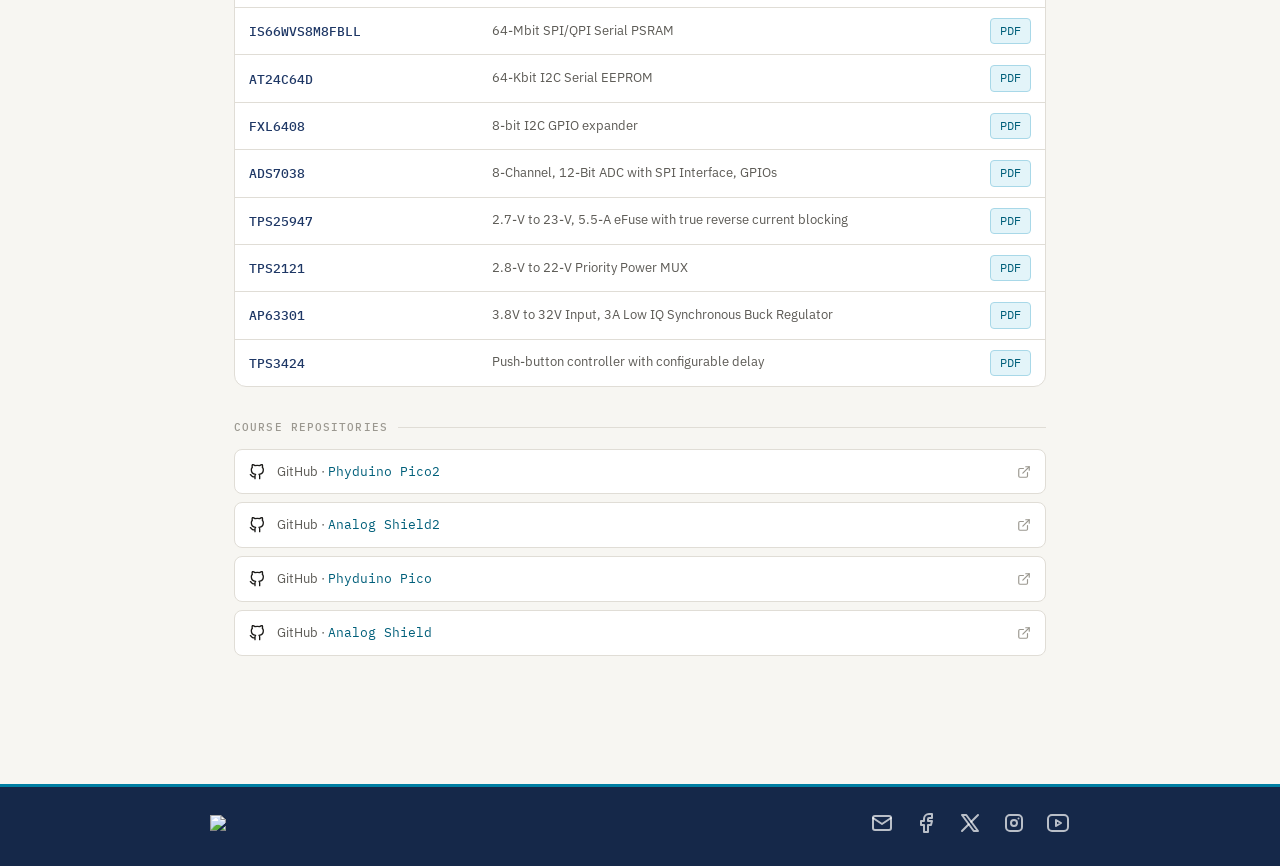
==== commit d7e65e00: "Documentation update : Added script to make sure all links are correct." ====
--- a/docs/index.html
+++ b/docs/index.html
@@ -58,10 +58,10 @@
       <div class="spec-row">
         <span class="spec-pill">RP2350</span>
         <span class="spec-pill">4-layer PCB</span>
-        <span class="spec-pill">USB-C PD</span>
+        <span class="spec-pill">USB-C</span>
         <span class="spec-pill">Data Acquisition</span>
         <span class="spec-pill">Wireless Communication</span>
-        <span class="spec-pill">Rev-A</span>
+        <span class="spec-pill">Rev-A0</span>
       </div>
     </div>
     
@@ -70,7 +70,7 @@
   <!-- Assembly resources -->
   <div class="section-head"><h2>Assembly resources</h2></div>
   <div class="resource-grid">
-    <a class="res-card" href="./bom/ibom.html">
+    <a class="res-card" href="./bom/ibom_student.html">
       <div class="res-icon blue" aria-hidden="true">
         <img class="res-icon.img" src="images/icon-bom.svg">
       </div>
@@ -97,10 +97,10 @@
       <span class="res-desc">Copper layer drawings and fabrication package for ordering boards.</span>
       <div class="res-file-list">
         <a class="res-file-row" href="./pdf/board/phyduino_pico2_pcb-top.pdf">Top layer Cu<span class="res-file-tag">PDF</span></a>
-        <a class="res-file-row" href="./pdf/board/phyduino_pico_pcb_inner1.pdf">Inner layer 1 Cu<span class="res-file-tag">PDF</span></a>
-        <a class="res-file-row" href="./pdf/board/phyduino_pico_pcb_inner2.pdf">Inner layer 2 Cu<span class="res-file-tag">PDF</span></a>
+        <a class="res-file-row" href="./pdf/board/phyduino_pico2_pcb-inner1.pdf">Inner layer 1 Cu<span class="res-file-tag">PDF</span></a>
+        <a class="res-file-row" href="./pdf/board/phyduino_pico2_pcb-inner2.pdf">Inner layer 2 Cu<span class="res-file-tag">PDF</span></a>
         <a class="res-file-row" href="./pdf/board/phyduino_pico2_pcb-bottom.pdf">Bottom layer Cu<span class="res-file-tag">PDF</span></a>
-        <a class="res-file-row" href="">Fabrication files <span class="res-file-tag">ZIP</span></a>
+        <a class="res-file-row" href="https://github.com/perc-sw/phyduino_pico2/releases">Fabrication files (GitHub releases)<span class="res-file-tag">ZIP</span></a>
       </div>
     </div>
     <a class="res-card" href="./models/phyduino_pico2.step">
@@ -139,14 +139,14 @@
           <td><a class="ds-link" href="./pdf/datasheets/QSPI Flash - AT25QF128A.pdf">PDF</a></td>
         </tr>
         <tr>
-          <td>IS66WVR8M8FBLL</td>
+          <td>IS66WVS8M8FBLL</td>
           <td>64-Mbit SPI/QPI Serial PSRAM</td>
-          <td><a class="ds-link" href="./pdf/datasheets/PSRAM - IS66WVR8M8FBLL.pdf">PDF</a></td>
-        </tr>
-        <tr>
-          <td>24AA64F</td>
+          <td><a class="ds-link" href="https://www.issi.com/WW/pdf/66-67WVS8M8FALL-BLL.pdf">PDF</a></td>
+        </tr>
+        <tr>
+          <td>AT24C64D</td>
           <td>64-Kbit I2C Serial EEPROM</td>
-          <td><a class="ds-link" href="./pdf/datasheets/EEPROM - 24AA64F.pdf">PDF</a></td>
+          <td><a class="ds-link" href="./pdf/datasheets/EEPROM - AT24C64D.pdf">PDF</a></td>
         </tr>
         <tr>
           <td>FXL6408</td>
@@ -169,9 +169,9 @@
           <td><a class="ds-link" href="./pdf/datasheets/PMUX - TPS2121.pdf">PDF</a></td>
         </tr>
         <tr>
-          <td>AP63200</td>
-          <td>3.8V TO 32V Input, 2A Low IQ Synchronous Buck Regulator</td>
-          <td><a class="ds-link" href="./pdf/datasheets/DCDC - AP63200.pdf">PDF</a></td>
+          <td>AP63301</td>
+          <td>3.8V to 32V Input, 3A Low IQ Synchronous Buck Regulator</td>
+          <td><a class="ds-link" href="./pdf/datasheets/DCDC - AP63301.pdf">PDF</a></td>
         </tr>
         <tr>
           <td>TPS3424</td>
@@ -282,5 +282,23 @@
 </footer>
 
 <script type="module" src="./js/board-viewer.js"></script>
+<script>
+  // Browsers don't run module scripts (or load the GLB) on file:// pages, so
+  // board-viewer.js never shows the toggle there. Show it anyway and explain.
+  if (location.protocol === 'file:') {
+    const panel = document.querySelector('.board-img-panel');
+    const toggle = panel.querySelector('.view-toggle');
+    const status = panel.querySelector('.view-status');
+    toggle.hidden = false;
+    toggle.querySelectorAll('button').forEach((b) => b.addEventListener('click', () => {
+      const is3d = b.dataset.view === '3d';
+      toggle.querySelectorAll('button').forEach((x) => x.setAttribute('aria-pressed', String(x === b)));
+      status.textContent = is3d
+        ? 'The 3D view only works when the page is served over HTTP: open it on the project site, or run "python -m http.server" in the docs folder and browse to http://localhost:8000.'
+        : '';
+      status.hidden = !is3d;
+    }));
+  }
+</script>
 </body>
 </html>
--- a/docs/style/uoft_physics_perc_sw.css
+++ b/docs/style/uoft_physics_perc_sw.css
@@ -206,12 +206,13 @@
 }
 
 .board-img-panel {
-  height: 350px;
+  /* Same shape as phyduino_pico2_render.png (1288 x 928), so the whole
+     board fits at any width */
+  aspect-ratio: 1288 / 928;
   background: #D9D9D6;
   border: 1px solid var(--border);
   border-radius: var(--r-lg);
   overflow: hidden;
-  aspect-ratio: 1 / 0.85;
   display: flex;
   align-items: center;
   justify-content: center;
@@ -221,7 +222,7 @@
 .board-img-panel img {
   width: 100%;
   height: 100%;
-  object-fit: cover;
+  object-fit: contain;
   padding: 4px;
   border-radius: var(--r-lg);
 }
